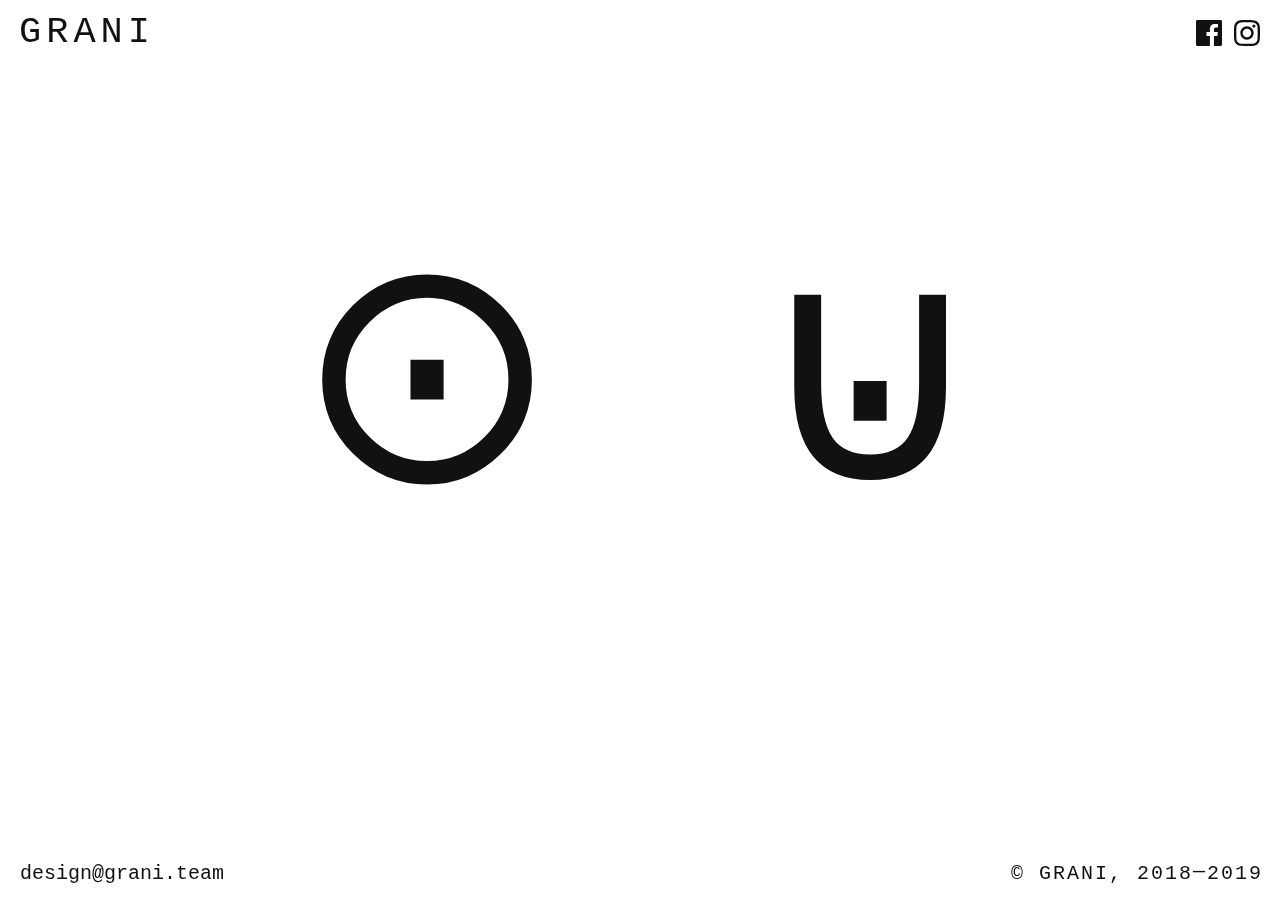
==== www-single-page/index.html @ 067099e6 "upd" ====
<!DOCTYPE html>
<html lang="ru">
	<head>
		<meta charset="utf-8" />
		
		<title>Дизайн-студия ГРАНИ / GRANI design studio</title>
		
		<meta name="description" content="Дизайн-студия ГРАНИ. GRANI design studio." />
		<meta name="keywords" content="grani, design, studio, graphic, portfolio, logo, logotype, identity, branding, грани, дизайн, студия, логотип, фирменный, стиль, графика, брендинг, гафический" />
		
		<link rel="shortcut icon" href="icon.ico"/>
		<link rel="icon" href="icon.ico"/>
		
		<link rel="author" href="https://www.dmitrygerasimuk.com" />
		
		<link rel="stylesheet" href="style.css"/>
		
	 
<script>
 
</script>

		
	</head>
	<body>
		<div id="logo">GRANI</div>
		<div id="social">
			<a href="https://www.facebook.com/grani.team/" title="GRANI on FaceBook"><svg version="1.1" id="facebook_logo" class="icon" xmlns="http://www.w3.org/2000/svg" xmlns:xlink="http://www.w3.org/1999/xlink" x="0px" y="0px" viewBox="0 0 32 32" style="enable-background:new 0 0 32 32;" xml:space="preserve">
					<path class="facebook" d="M30.2,0H1.8C0.8,0,0,0.8,0,1.8v28.5c0,1,0.8,1.8,1.8,1.8h15.3V19.6h-4.2v-4.8h4.2v-3.6c0-4.1,2.5-6.4,6.2-6.4
					C25.1,4.8,26.6,5,27,5v4.3l-2.5,0c-2,0-2.4,1-2.4,2.4v3.1h4.8l-0.6,4.8h-4.2V32h8.1c1,0,1.8-0.8,1.8-1.8V1.8C32,0.8,31.2,0,30.2,0z"/>
				</svg></a>
			&nbsp;
			<a href="https://www.instagram.com/grani.team/" title="GRANI in Instagram">	<svg version="1.1" id="instagram_logo" class="icon" xmlns="http://www.w3.org/2000/svg" xmlns:xlink="http://www.w3.org/1999/xlink" x="0px" y="0px" viewBox="0 0 32 32" style="enable-background:new 0 0 32 32;" xml:space="preserve">
					<g>
						<path class="instagram" d="M16,2.9c4.3,0,4.8,0,6.5,0.1c1.6,0.1,2.4,0.3,3,0.6c0.7,0.3,1.3,0.6,1.8,1.2c0.6,0.6,0.9,1.1,1.2,1.8
						C28.7,7.1,29,8,29,9.5c0.1,1.7,0.1,2.2,0.1,6.5s0,4.8-0.1,6.5c-0.1,1.6-0.3,2.4-0.6,3c-0.3,0.7-0.6,1.3-1.2,1.8
						c-0.6,0.6-1.1,0.9-1.8,1.2c-0.6,0.2-1.4,0.5-3,0.6c-1.7,0.1-2.2,0.1-6.5,0.1s-4.8,0-6.5-0.1c-1.6-0.1-2.4-0.3-3-0.6
						c-0.7-0.3-1.3-0.6-1.8-1.2c-0.6-0.6-0.9-1.1-1.2-1.8C3.3,24.9,3,24,3,22.5c-0.1-1.7-0.1-2.2-0.1-6.5s0-4.8,0.1-6.5
						C3,8,3.3,7.1,3.5,6.6c0.3-0.7,0.6-1.3,1.2-1.8c0.6-0.6,1.1-0.9,1.8-1.2C7.1,3.3,8,3,9.5,3C11.2,2.9,11.7,2.9,16,2.9 M16,0
						c-4.3,0-4.9,0-6.6,0.1C7.7,0.2,6.5,0.4,5.5,0.8c-1.1,0.4-1.9,1-2.8,1.8C1.8,3.6,1.2,4.5,0.8,5.5c-0.4,1-0.7,2.2-0.7,3.9
						C0,11.1,0,11.7,0,16c0,4.3,0,4.9,0.1,6.6c0.1,1.7,0.3,2.9,0.7,3.9c0.4,1.1,1,1.9,1.8,2.8c0.9,0.9,1.8,1.4,2.8,1.8
						c1,0.4,2.2,0.7,3.9,0.7C11.1,32,11.7,32,16,32s4.9,0,6.6-0.1c1.7-0.1,2.9-0.3,3.9-0.7c1.1-0.4,1.9-1,2.8-1.8
						c0.9-0.9,1.4-1.8,1.8-2.8c0.4-1,0.7-2.2,0.7-3.9C32,20.9,32,20.3,32,16s0-4.9-0.1-6.6c-0.1-1.7-0.3-2.9-0.7-3.9
						c-0.4-1.1-1-1.9-1.8-2.8c-0.9-0.9-1.8-1.4-2.8-1.8c-1-0.4-2.2-0.7-3.9-0.7C20.9,0,20.3,0,16,0L16,0z"/>
						<path class="instagram" d="M16,7.8c-4.5,0-8.2,3.7-8.2,8.2c0,4.5,3.7,8.2,8.2,8.2s8.2-3.7,8.2-8.2C24.2,11.5,20.5,7.8,16,7.8z M16,21.3
						c-2.9,0-5.3-2.4-5.3-5.3c0-2.9,2.4-5.3,5.3-5.3c2.9,0,5.3,2.4,5.3,5.3C21.3,18.9,18.9,21.3,16,21.3z"/>
						<circle class="instagram" cx="24.5" cy="7.5" r="1.9"/>
					</g>
				</svg></a>
		</div>
		<div id="mail">
			<p>design@grani.team</p>
		</div>
		<div id="copyright">
			<p>&copy; GRANI, 2018<span class="case">&mdash;</span>2019</p>
		</div>
		<div id="cover">
			<div id="tits">
				<a href="/portfolio/grani_presentation_ru.pdf" title="Наши работы">&#8857;</a> <a href="/portfolio/grani_presentation_eng.pdf" title="Our works">&#8845;</a>
			</div>
		</div>
	</body>
</html>
---- www-single-page/style.css ----
/*----------------------------------------- global ----------------------------------------------*/
*{
	margin: 0;
	padding: 0;
	outline: 0;
	/*font-family: Arial, sans-serif;*/
	}

/**{
	margin: 0;
	padding: 0;
	border: 0;
	outline: 0;
	background: #ffffff;
	color: #0000ff;
	font-family: Arial, sans-serif;
	font-size: 12px;
	line-height: 20px;
	font-weight: normal;
	text-align: right;
	}*/
	
	/*table {
	border-collapse: collapse;
	border-spacing: 0;
	}*/
:focus {
	outline: 0;
	}

html:lang(ru) {quotes: '� ' ' �'}
li{
	list-style-type: none;
	list-style-position: outside;
	}

article, aside, details, figcaption, figure, footer, header, hgroup, menu, nav, section{ 
	display:block;
	}

@font-face {
	font-family: 'pt_root_ui_web_light';
		src: url('/fonts/pt_root_ui_web_light.eot');
		src:
			url('/fonts/pt_root_ui_web_light.eot?#iefix') format('embedded-opentype'),
			url('/fonts/pt_root_ui_web_light.woff2') format('woff2'),
			url('/fonts/pt_root_ui_web_light.woff') format('woff'),
			url('/fonts/pt_root_ui_web_light.ttf') format('truetype');
	font-weight: normal;
	font-style: normal;
}
@font-face {
	font-family: 'pt_root_ui_web_regular';
		src: url('/fonts/pt_root_ui_web_regular.eot');
		src:
			url('/fonts/pt_root_ui_web_regular.eot?#iefix') format('embedded-opentype'),
			url('/fonts/pt_root_ui_web_regular.woff2') format('woff2'),
			url('/fonts/pt_root_ui_web_regular.woff') format('woff'),
			url('/fonts/pt_root_ui_web_regular.ttf') format('truetype');
	font-weight: normal;
	font-style: normal;
}
@font-face {
	font-family: 'pt_root_ui_web_medium';
		src: url('/fonts/pt_root_ui_web_medium.eot');
		src:
			url('/fonts/pt_root_ui_web_medium.eot?#iefix') format('embedded-opentype'),
			url('/fonts/pt_root_ui_web_medium.woff2') format('woff2'),
			url('/fonts/pt_root_ui_web_medium.woff') format('woff'),
			url('/fonts/pt_root_ui_web_medium.ttf') format('truetype');
	font-weight: normal;
	font-style: normal;
}
@font-face {
	font-family: 'pt_root_ui_web_bold';
		src: url('/fonts/pt_root_ui_web_bold.eot');
		src:
			url('/fonts/pt_root_ui_web_bold.eot?#iefix') format('embedded-opentype'),
			url('/fonts/pt_root_ui_web_bold.woff2') format('woff2'),
			url('/fonts/pt_root_ui_web_bold.woff') format('woff'),
			url('/fonts/pt_root_ui_web_bold.ttf') format('truetype');
	font-weight: normal;
	font-style: normal;
}
	
/*----------------------------------------- main ----------------------------------------------*/
#logo{
	position: fixed;
	top: 14px;
	left: 19px;
	
	font-family: 'pt_root_ui_web_bold', courier;
	font-weight: normal;
	font-size: 37px;
	line-height: 37px;
	letter-spacing: 5px;
	text-decoration: none;
	color: #111111;
	
	}
#logo a{
	
	/*font-family: 'pt_root_ui_web_bold', courier;
	font-weight: normal;
	font-size: 36px;
	line-height: 36px;
	letter-spacing: 5px;
	text-decoration: none;
	color: #111111;*/
	
	/*padding-left: 5px;
	padding-right: 5px;
	padding-top: 4px;
	padding-bottom: -2px;*/
	}
/*#logo a:hover{
	background: #0000ff;
	color: #ffffff;
	padding-left: 5px;
	padding-right: 5px;
	}
*/
#mail{
	position: fixed;
	bottom: 12px;
	left: 15px;
	color: #111111;
	}
#mail p{
	/*position: fixed;
	bottom: 20px;
	left: 20px;*/
	color: #111111;
	font-family: 'pt_root_ui_web_medium', courier;
	font-weight: normal;
	font-size: 20px;
	padding-left: 5px;
	padding-right: 5px;
	padding-top: 3px;
	padding-bottom: 3px;
	}
#slogan{
	position: fixed;
	top: 60px;
	left: 20px;
	color: #ffffff;
	background: #0000ff;
	width: 250px;
	}
#slogan p{
	position: fixed;
	top: 60px;
	left: 20px;
	color: #ffffff;
	background: #0000ff;
	font-family: 'pt_root_ui_web_medium', courier;
	font-weight: normal;
	font-size: 23px;
	padding-left: 5px;
	padding-right: 5px;
	padding-top: 3px;
	padding-bottom: 3px;
	letter-spacing: 5px;
	width: 232px;
	}
#copyright{
	position: fixed;
	bottom: 12px;
	right: 12px;
	color: #111111;
	}
#copyright p{
	/*position: fixed;
	bottom: 12px;
	right: 12px;*/
	color: #111111;
	font-family: 'pt_root_ui_web_medium', courier;
	font-weight: normal;
	font-size: 20px;
	padding-left: 5px;
	padding-right: 5px;
	padding-top: 3px;
	padding-bottom: 3px;
	letter-spacing: 2px;
	}
#social{
	position: fixed;
	top: 20px;
	right: 20px;
	color: #111111;
	/*background-color: red;*/
	width: 200px;
	height: 100px;
	text-align: right;
	}
#social img{
	width: 32px;
	height: 32px;
	color: #111111;
	}
	
.icon{
	width: 26px;
	height: 26px;
	fill: #111111;
	/*background-color: red;*/
}
.icon:hover{
	fill: #ff0040;
	/*background-color: red;*/
}	
	
	
#cover{
	/*letter-spacing: 5px;*/
	/*margin-top: 100px;
	margin-left: 100px;
	margin-right: 100px;
	margin-bottom: 100px;*/
	position: absolute;
	z-index: -999;
	width: 100%;
	height: 100%;
	text-align: center;
	color: #111111;
	vertical-align: middle;
	/*background-color: red;*/
	/*display: block;*/
	}
#tits{
	font-family: 'pt_root_ui_web_bold', courier;
	font-weight: normal;
	font-size: 20em;
	/*background-color: red;*/
	position: absolute;
	top: 0;
	bottom: 0;
	left: 0;
	right: 0;
	width: 100%;
	height: 30%;
	line-height: 50%;
	/*margin-left: 30%;
	margin-top: 10%;*/
	margin: auto;
	vertical-align: middle;
	}
#tits a{
	text-decoration: none;
	color: #111111;
	}
#tits a:hover{
	text-decoration: none;
	color: #ff0040;
	background-color: none;
	}
#tits a:active{
	text-decoration: none;
	color: #0000ff;
	background-color: none;
	}
/*----------------------------------------*/
.case{
	/*line-height: 40px;*/
	vertical-align: 2px;
	}
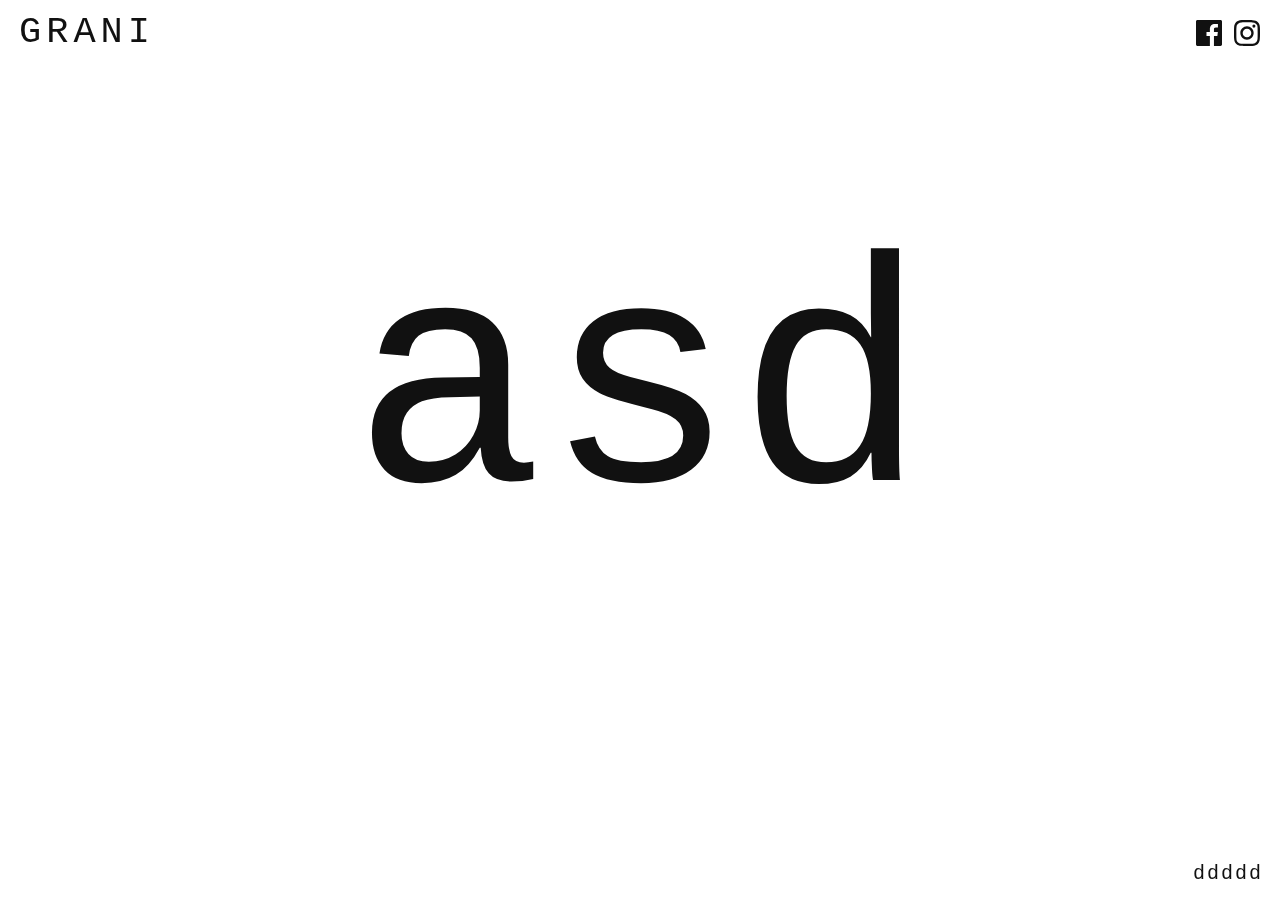
==== commit 16c2727a: "Update index.html" ====
--- a/www-single-page/index.html
+++ b/www-single-page/index.html
@@ -3,10 +3,10 @@
 	<head>
 		<meta charset="utf-8" />
 		
-		<title>Дизайн-студия ГРАНИ / GRANI design studio</title>
+		<title> </title>
 		
-		<meta name="description" content="Дизайн-студия ГРАНИ. GRANI design studio." />
-		<meta name="keywords" content="grani, design, studio, graphic, portfolio, logo, logotype, identity, branding, грани, дизайн, студия, логотип, фирменный, стиль, графика, брендинг, гафический" />
+		<meta name="description" content=" " />
+		<meta name="keywords" content=" " />
 		
 		<link rel="shortcut icon" href="icon.ico"/>
 		<link rel="icon" href="icon.ico"/>
@@ -25,12 +25,12 @@
 	<body>
 		<div id="logo">GRANI</div>
 		<div id="social">
-			<a href="https://www.facebook.com/grani.team/" title="GRANI on FaceBook"><svg version="1.1" id="facebook_logo" class="icon" xmlns="http://www.w3.org/2000/svg" xmlns:xlink="http://www.w3.org/1999/xlink" x="0px" y="0px" viewBox="0 0 32 32" style="enable-background:new 0 0 32 32;" xml:space="preserve">
+			<a href="https://www.facebook.com/ " title=" "><svg version="1.1" id="facebook_logo" class="icon" xmlns="http://www.w3.org/2000/svg" xmlns:xlink="http://www.w3.org/1999/xlink" x="0px" y="0px" viewBox="0 0 32 32" style="enable-background:new 0 0 32 32;" xml:space="preserve">
 					<path class="facebook" d="M30.2,0H1.8C0.8,0,0,0.8,0,1.8v28.5c0,1,0.8,1.8,1.8,1.8h15.3V19.6h-4.2v-4.8h4.2v-3.6c0-4.1,2.5-6.4,6.2-6.4
 					C25.1,4.8,26.6,5,27,5v4.3l-2.5,0c-2,0-2.4,1-2.4,2.4v3.1h4.8l-0.6,4.8h-4.2V32h8.1c1,0,1.8-0.8,1.8-1.8V1.8C32,0.8,31.2,0,30.2,0z"/>
 				</svg></a>
 			&nbsp;
-			<a href="https://www.instagram.com/grani.team/" title="GRANI in Instagram">	<svg version="1.1" id="instagram_logo" class="icon" xmlns="http://www.w3.org/2000/svg" xmlns:xlink="http://www.w3.org/1999/xlink" x="0px" y="0px" viewBox="0 0 32 32" style="enable-background:new 0 0 32 32;" xml:space="preserve">
+			<a href="https://www.instagram.com/ " title=" m">	<svg version="1.1" id="instagram_logo" class="icon" xmlns="http://www.w3.org/2000/svg" xmlns:xlink="http://www.w3.org/1999/xlink" x="0px" y="0px" viewBox="0 0 32 32" style="enable-background:new 0 0 32 32;" xml:space="preserve">
 					<g>
 						<path class="instagram" d="M16,2.9c4.3,0,4.8,0,6.5,0.1c1.6,0.1,2.4,0.3,3,0.6c0.7,0.3,1.3,0.6,1.8,1.2c0.6,0.6,0.9,1.1,1.2,1.8
 						C28.7,7.1,29,8,29,9.5c0.1,1.7,0.1,2.2,0.1,6.5s0,4.8-0.1,6.5c-0.1,1.6-0.3,2.4-0.6,3c-0.3,0.7-0.6,1.3-1.2,1.8
@@ -49,15 +49,15 @@
 				</svg></a>
 		</div>
 		<div id="mail">
-			<p>design@grani.team</p>
+			<p> </p>
 		</div>
 		<div id="copyright">
-			<p>&copy; GRANI, 2018<span class="case">&mdash;</span>2019</p>
+			<p> ddddd </p>
 		</div>
 		<div id="cover">
 			<div id="tits">
-				<a href="/portfolio/grani_presentation_ru.pdf" title="Наши работы">&#8857;</a> <a href="/portfolio/grani_presentation_eng.pdf" title="Our works">&#8845;</a>
+				 asd
 			</div>
 		</div>
 	</body>
-</html>+</html>
